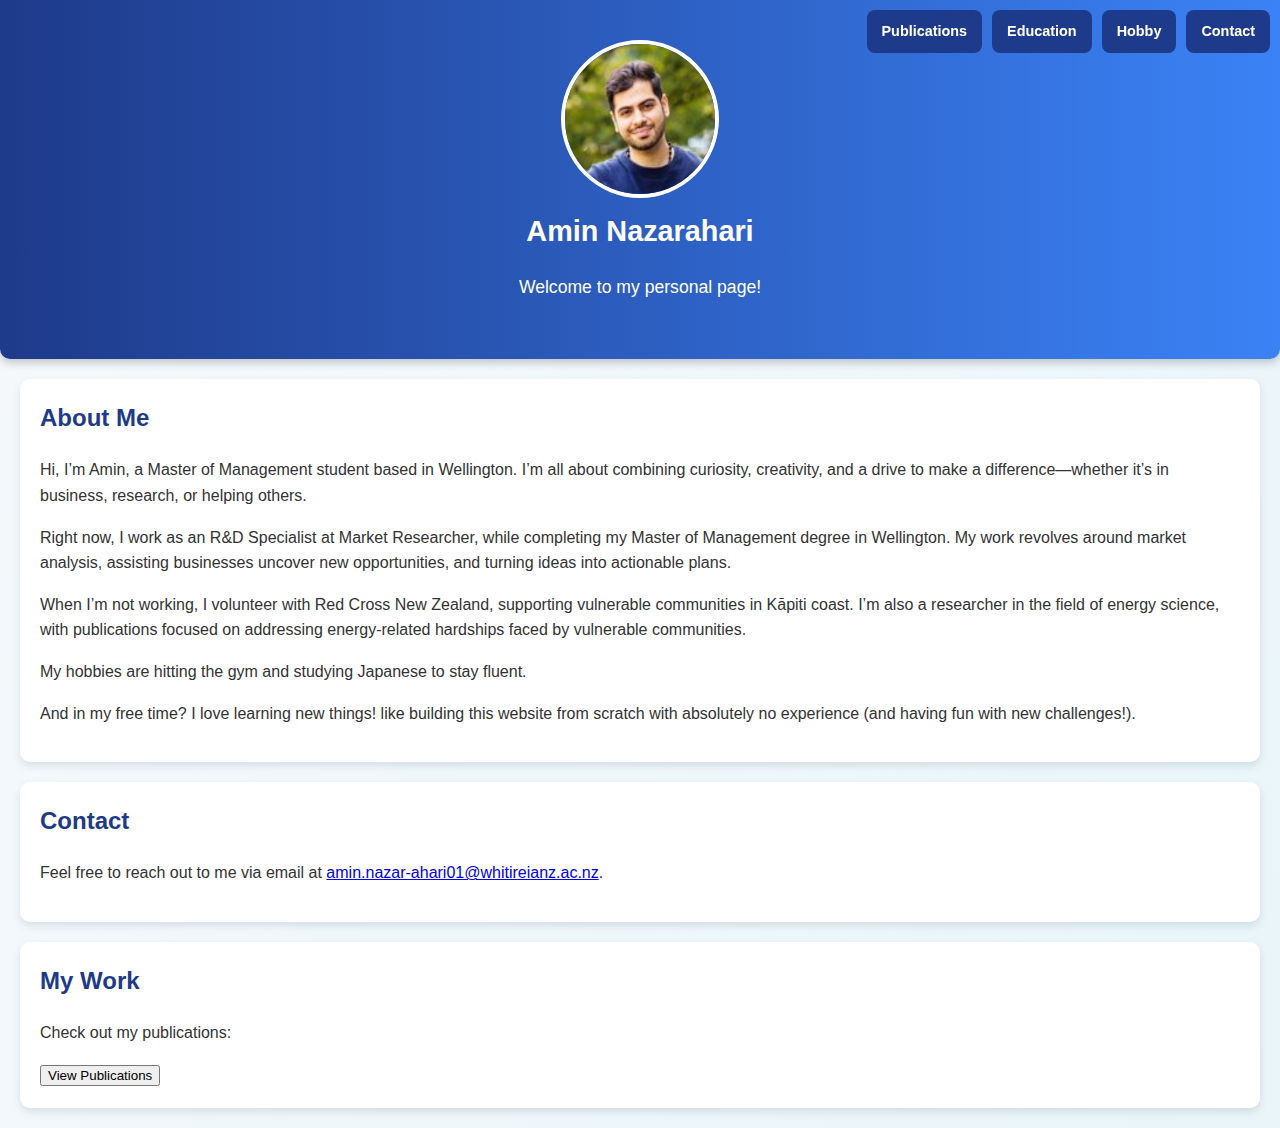
==== index.html @ b65e71f1 "Update index.html" ====
<!DOCTYPE html>
<html lang="en">
<head>
    <meta charset="UTF-8">
    <meta name="viewport" content="width=device-width, initial-scale=1.0">
    <title>Amin's Webpage</title>
    <link rel="stylesheet" href="style.css">
</head>
<body>
    <!-- Top-right navigation buttons -->
    <div class="top-right-buttons">
        <a href="publications.html" class="nav-button">Publications</a>
        <a href="education.html" class="nav-button">Education</a>
        <a href="hobby.html" class="nav-button">Hobby</a>
        <a href="contact.html" class="nav-button">Contact</a>
    </div>

    <header>
        <img src="FacePic.jpeg" alt="My Picture" class="profile-picture">
        <h1>Amin Nazarahari</h1>
        <p>Welcome to my personal page!</p>
    </header>
    
    <section>
        <h2>About Me</h2>
        <p>Hi, I’m Amin, a Master of Management student based in Wellington. 
            I’m all about combining curiosity, creativity, and a drive to make a difference—whether it’s in business, 
            research, or helping others.</p>
        <p>Right now, I work as an R&D Specialist at Market Researcher, while completing my Master of Management degree in Wellington. 
            My work revolves around market analysis, assisting businesses uncover new opportunities, and turning ideas into actionable plans. </p>
        <p>When I’m not working, I volunteer with Red Cross New Zealand, supporting vulnerable communities in Kāpiti coast. 
            I’m also a researcher in the field of energy science, 
            with publications focused on addressing energy-related hardships faced by vulnerable communities. </p>
        <p>My hobbies are hitting the gym and studying Japanese to stay fluent.</p>
        <p>And in my free time? 
            I love learning new things! like building this website from scratch with absolutely no experience (and having fun with new challenges!). </p>
    </section>

    <section>
        <h2>Contact</h2>
        <p>Feel free to reach out to me via email at <a href="mailto:amin.nazar-ahari01@whitireianz.ac.nz">amin.nazar-ahari01@whitireianz.ac.nz</a>.</p>
    </section>
    
    <section>
        <h2>My Work</h2>
        <p>Check out my publications:</p>
        <a href="publications.html">
            <button>View Publications</button>
        </a>
    </section>
</body>
</html>
---- style.css ----
/* General body styles */
body {
    font-family: 'Roboto', Arial, sans-serif;
    margin: 0;
    padding: 0;
    background: linear-gradient(120deg, #f6f9fc, #e9f5f9);
    color: #333;
    line-height: 1.6;
}

/* Header styling */
header {
    background: linear-gradient(90deg, #1E3A8A, #3B82F6);
    color: white;
    text-align: center;
    padding: 40px 20px;
    position: relative;
    box-shadow: 0 4px 8px rgba(0, 0, 0, 0.2);
    border-bottom-left-radius: 10px;
    border-bottom-right-radius: 10px;
}

/* Profile picture styling */
.profile-picture {
    width: 150px;
    height: 150px;
    border-radius: 50%;
    border: 4px solid white;
    margin: 0 auto 10px;
    display: block;
}

/* Title and text styling */
header h1 {
    margin-top: 10px;
    font-size: 1.8rem;
}

header p {
    font-size: 1.1rem;
    margin-top: 5px;
}

/* Section styling (adds boxes around text) */
section {
    background: white;
    border-radius: 10px;
    padding: 20px;
    margin: 20px;
    box-shadow: 0 4px 8px rgba(0, 0, 0, 0.1);
    transition: transform 0.2s ease, box-shadow 0.2s ease; /* Smooth transition */
    cursor: pointer; /* Change cursor to indicate interactivity */
}

/* Milder hover effect (half of the previous effect) */
section:hover {
    transform: scale(1.01); /* Very mild enlarge effect (half the previous effect) */
    box-shadow: 0 4px 10px rgba(0, 0, 0, 0.1); /* Softer shadow effect */
}

/* Section headings */
section h2 {
    margin-top: 0;
    color: #1E3A8A;
}

/* Top-right buttons container */
.top-right-buttons {
    position: fixed; /* Ensures the buttons are fixed in the top-right corner */
    top: 10px;       /* Distance from the top edge */
    right: 10px;     /* Distance from the right edge */
    z-index: 1000;   /* Ensures the buttons appear above other elements */
    display: flex;   /* Keeps buttons aligned horizontally */
    gap: 10px;       /* Adds spacing between buttons */
}

/* Navigation button styles */
.nav-button {
    background-color: #1E3A8A;
    color: white;
    padding: 10px 15px;
    border-radius: 8px;
    text-decoration: none;
    font-weight: bold;
    font-size: 0.9rem;
    transition: background-color 0.3s ease, transform 0.2s ease;
}

.nav-button:hover {
    background-color: #3B82F6;
    transform: scale(1.05);
}

/* Responsive adjustments for smaller screens */
@media (max-width: 768px) {
    .top-right-buttons {
        flex-direction: column; /* Stack buttons vertically on smaller screens */
        gap: 5px;
        top: 10px;
        right: 10px;
    }
    .nav-button {
        font-size: 0.8rem;
        padding: 8px 12px;
    }
}
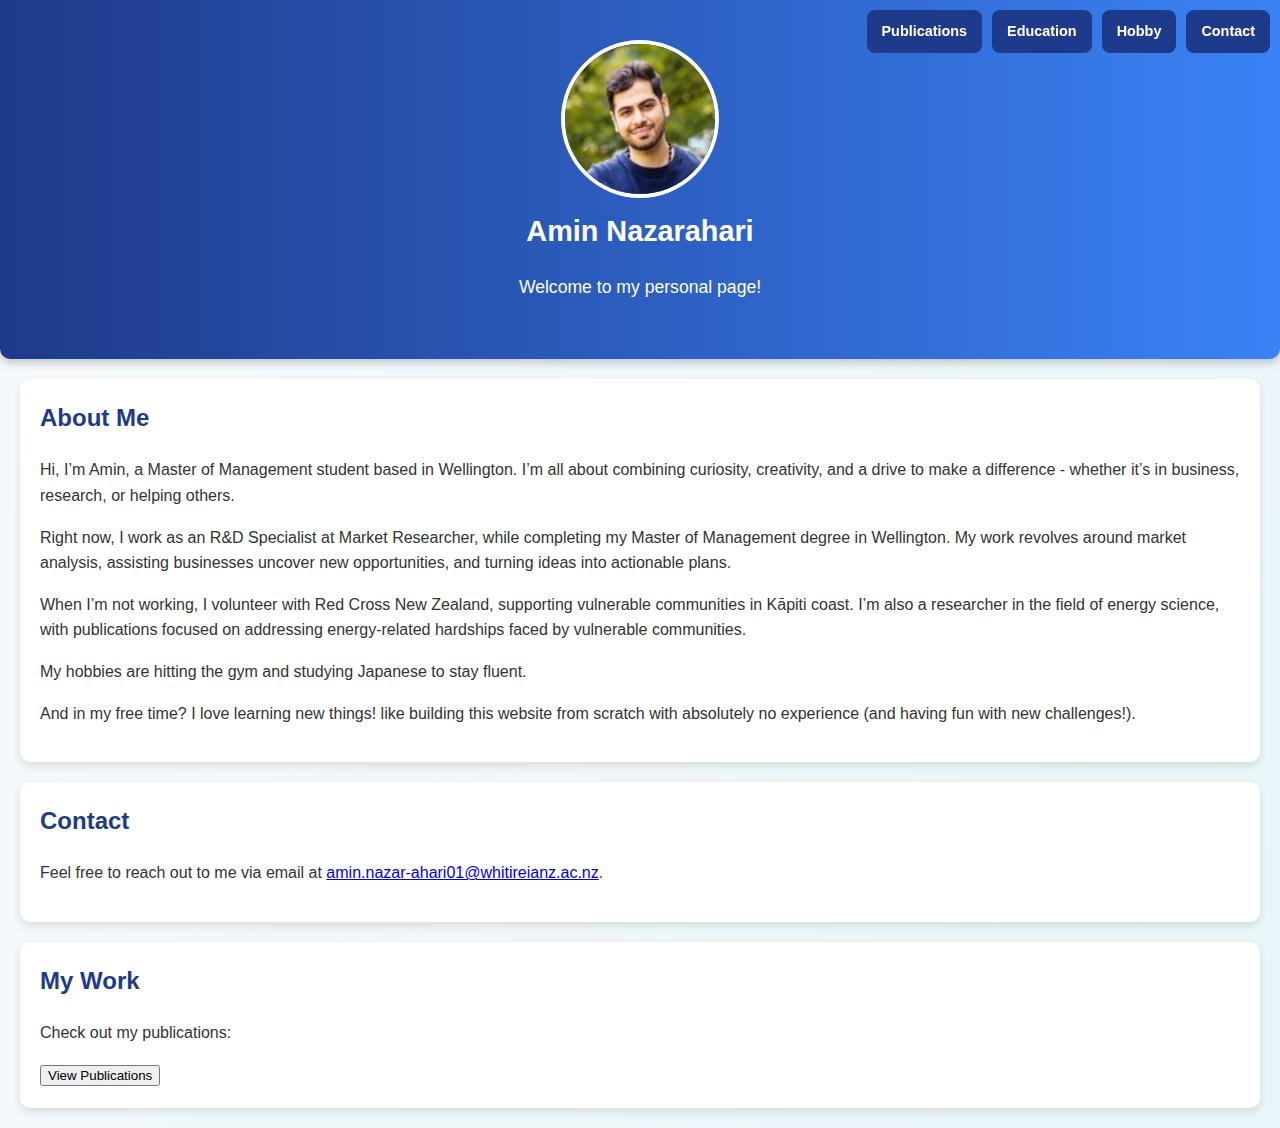
==== commit 8750afb4: "Update index.html" ====
--- a/index.html
+++ b/index.html
@@ -24,7 +24,7 @@
     <section>
         <h2>About Me</h2>
         <p>Hi, I’m Amin, a Master of Management student based in Wellington. 
-            I’m all about combining curiosity, creativity, and a drive to make a difference—whether it’s in business, 
+            I’m all about combining curiosity, creativity, and a drive to make a difference - whether it’s in business, 
             research, or helping others.</p>
         <p>Right now, I work as an R&D Specialist at Market Researcher, while completing my Master of Management degree in Wellington. 
             My work revolves around market analysis, assisting businesses uncover new opportunities, and turning ideas into actionable plans. </p>
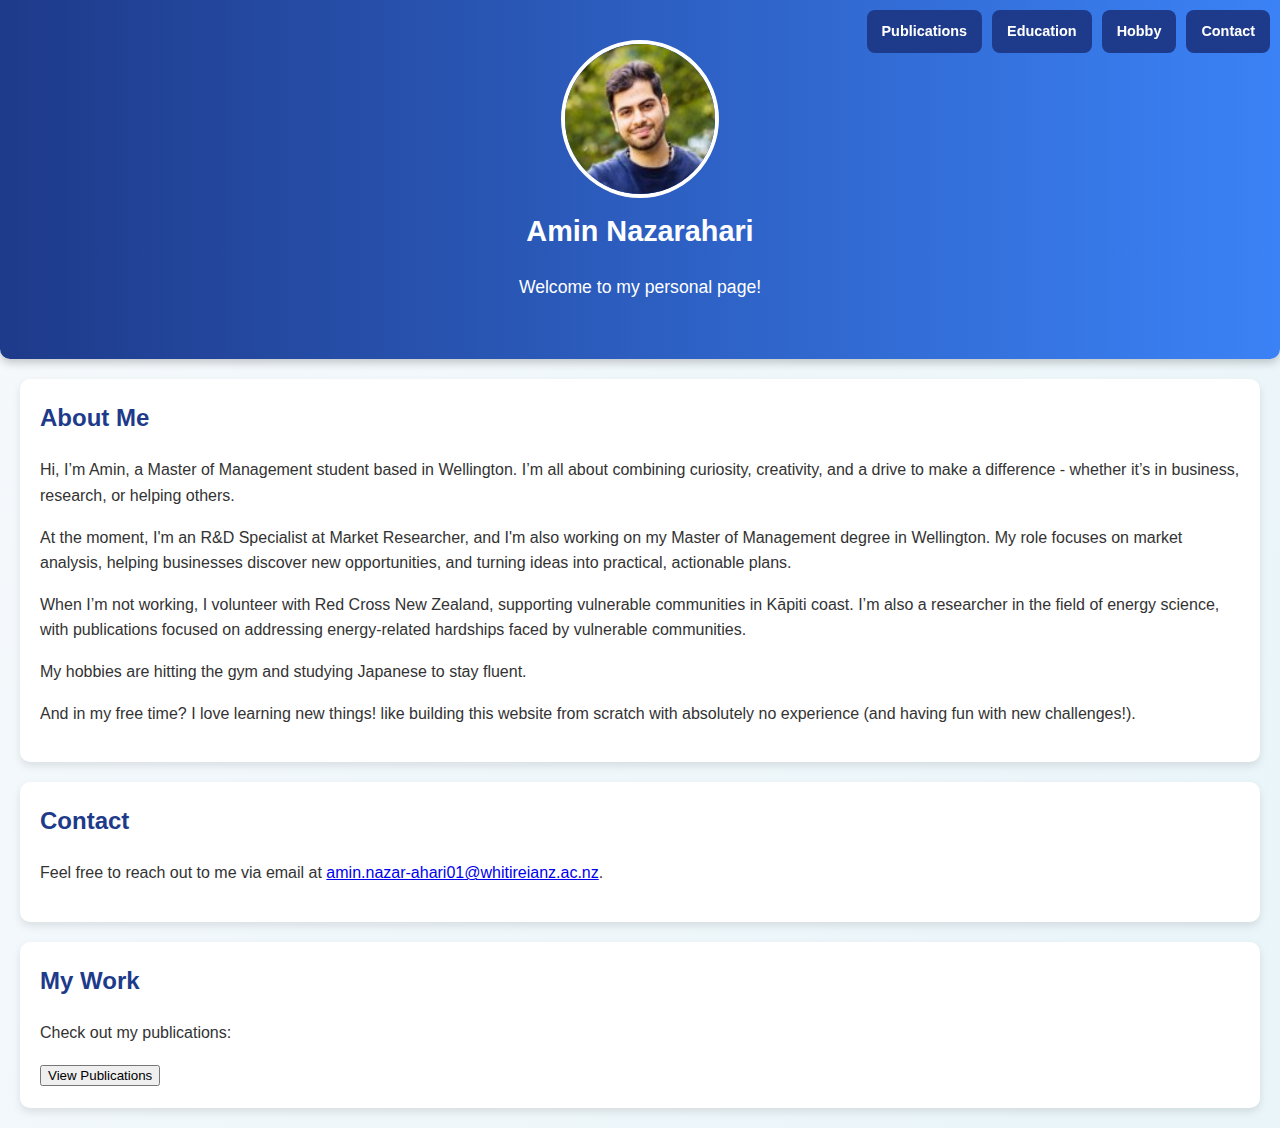
==== commit e93b2b92: "Update index.html" ====
--- a/index.html
+++ b/index.html
@@ -26,8 +26,8 @@
         <p>Hi, I’m Amin, a Master of Management student based in Wellington. 
             I’m all about combining curiosity, creativity, and a drive to make a difference - whether it’s in business, 
             research, or helping others.</p>
-        <p>Right now, I work as an R&D Specialist at Market Researcher, while completing my Master of Management degree in Wellington. 
-            My work revolves around market analysis, assisting businesses uncover new opportunities, and turning ideas into actionable plans. </p>
+        <p>At the moment, I'm an R&D Specialist at Market Researcher, and I'm also working on my Master of Management degree in Wellington. 
+            My role focuses on market analysis, helping businesses discover new opportunities, and turning ideas into practical, actionable plans. </p>
         <p>When I’m not working, I volunteer with Red Cross New Zealand, supporting vulnerable communities in Kāpiti coast. 
             I’m also a researcher in the field of energy science, 
             with publications focused on addressing energy-related hardships faced by vulnerable communities. </p>
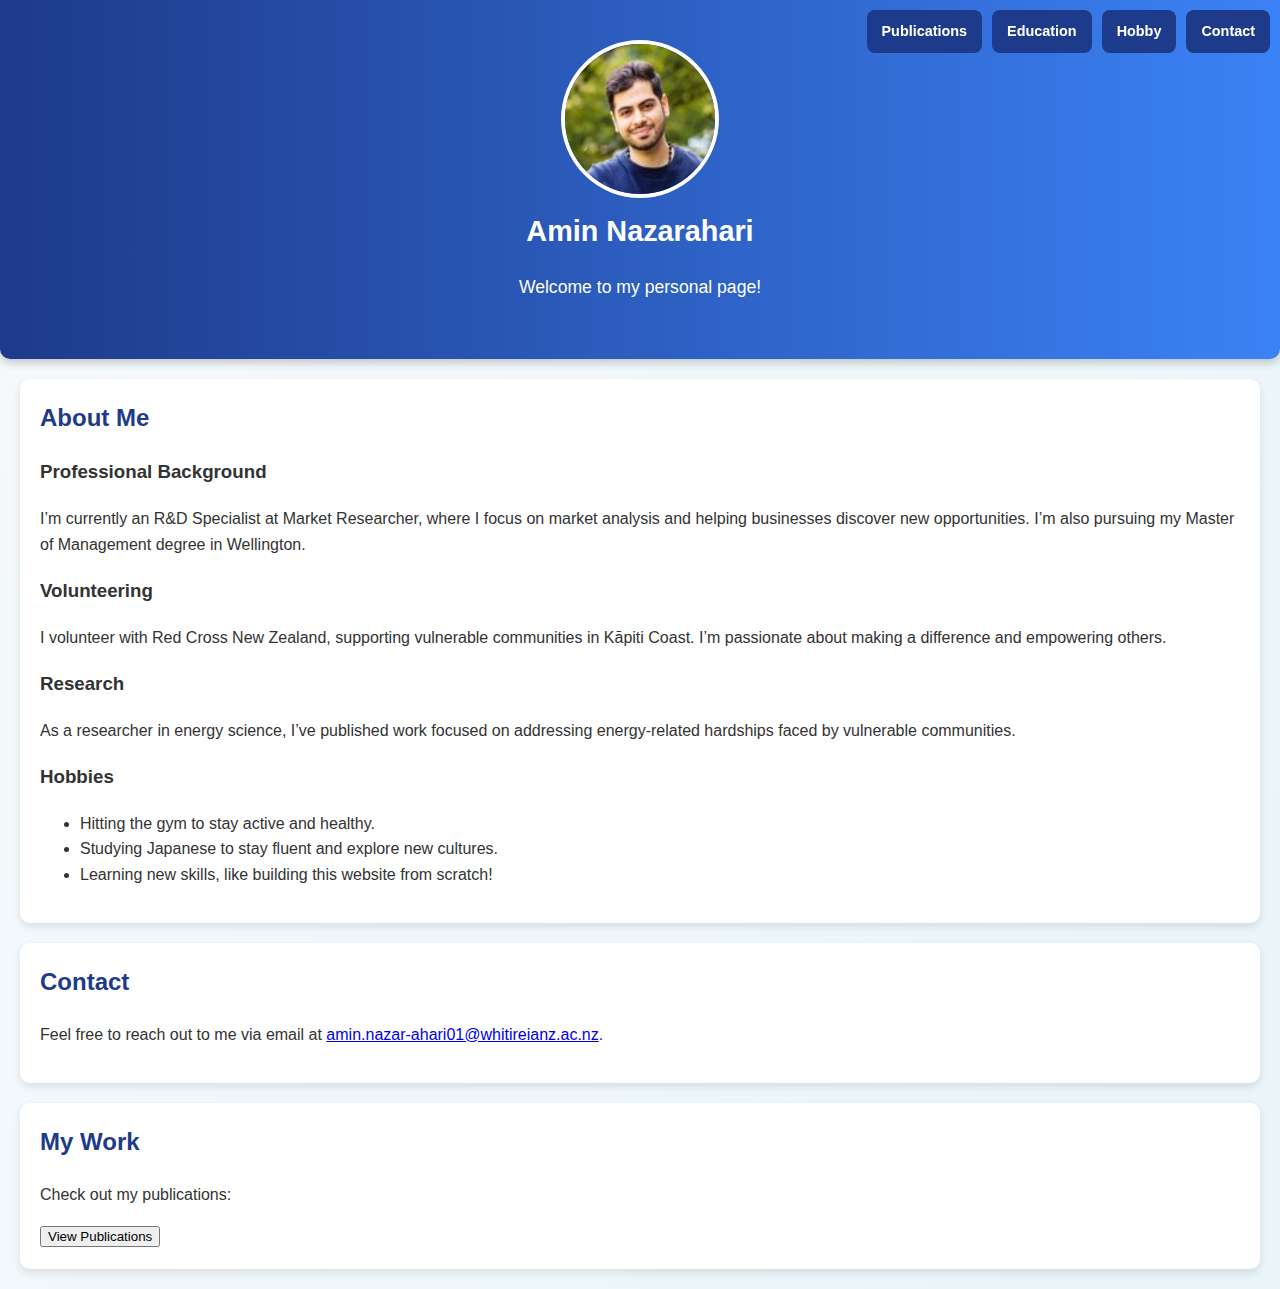
==== commit 5b23893b: "Update index.html" ====
--- a/index.html
+++ b/index.html
@@ -23,17 +23,21 @@
     
     <section>
         <h2>About Me</h2>
-        <p>Hi, I’m Amin, a Master of Management student based in Wellington. 
-            I’m all about combining curiosity, creativity, and a drive to make a difference - whether it’s in business, 
-            research, or helping others.</p>
-        <p>At the moment, I'm an R&D Specialist at Market Researcher, and I'm also working on my Master of Management degree in Wellington. 
-            My role focuses on market analysis, helping businesses discover new opportunities, and turning ideas into practical, actionable plans. </p>
-        <p>When I’m not working, I volunteer with Red Cross New Zealand, supporting vulnerable communities in Kāpiti coast. 
-            I’m also a researcher in the field of energy science, 
-            with publications focused on addressing energy-related hardships faced by vulnerable communities. </p>
-        <p>My hobbies are hitting the gym and studying Japanese to stay fluent.</p>
-        <p>And in my free time? 
-            I love learning new things! like building this website from scratch with absolutely no experience (and having fun with new challenges!). </p>
+        <h3>Professional Background</h3>
+        <p>I’m currently an R&D Specialist at Market Researcher, where I focus on market analysis and helping businesses discover new opportunities. I’m also pursuing my Master of Management degree in Wellington.</p>
+
+        <h3>Volunteering</h3>
+        <p>I volunteer with Red Cross New Zealand, supporting vulnerable communities in Kāpiti Coast. I’m passionate about making a difference and empowering others.</p>
+
+        <h3>Research</h3>
+        <p>As a researcher in energy science, I’ve published work focused on addressing energy-related hardships faced by vulnerable communities.</p>
+
+        <h3>Hobbies</h3>
+        <ul>
+            <li>Hitting the gym to stay active and healthy.</li>
+            <li>Studying Japanese to stay fluent and explore new cultures.</li>
+            <li>Learning new skills, like building this website from scratch!</li>
+        </ul>
     </section>
 
     <section>
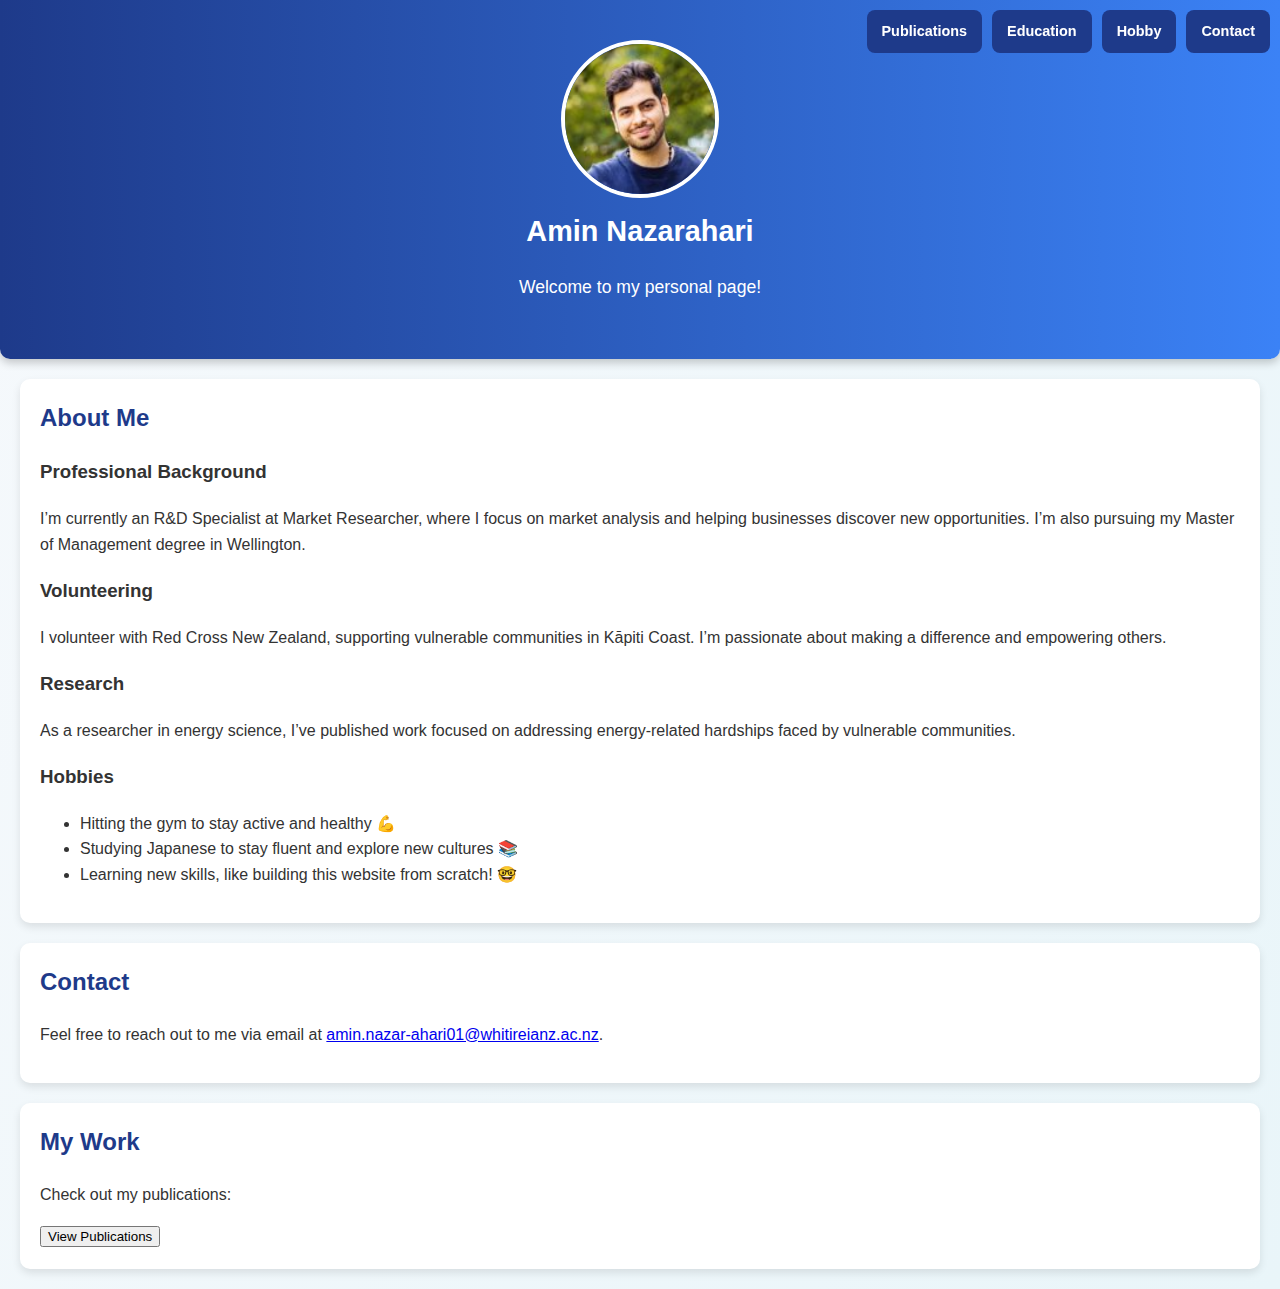
==== commit 90ad584f: "Update index.html" ====
--- a/index.html
+++ b/index.html
@@ -34,9 +34,9 @@
 
         <h3>Hobbies</h3>
         <ul>
-            <li>Hitting the gym to stay active and healthy.</li>
-            <li>Studying Japanese to stay fluent and explore new cultures.</li>
-            <li>Learning new skills, like building this website from scratch!</li>
+            <li>Hitting the gym to stay active and healthy 💪</li>
+            <li>Studying Japanese to stay fluent and explore new cultures 📚</li>
+            <li>Learning new skills, like building this website from scratch! 🤓</li>
         </ul>
     </section>
 
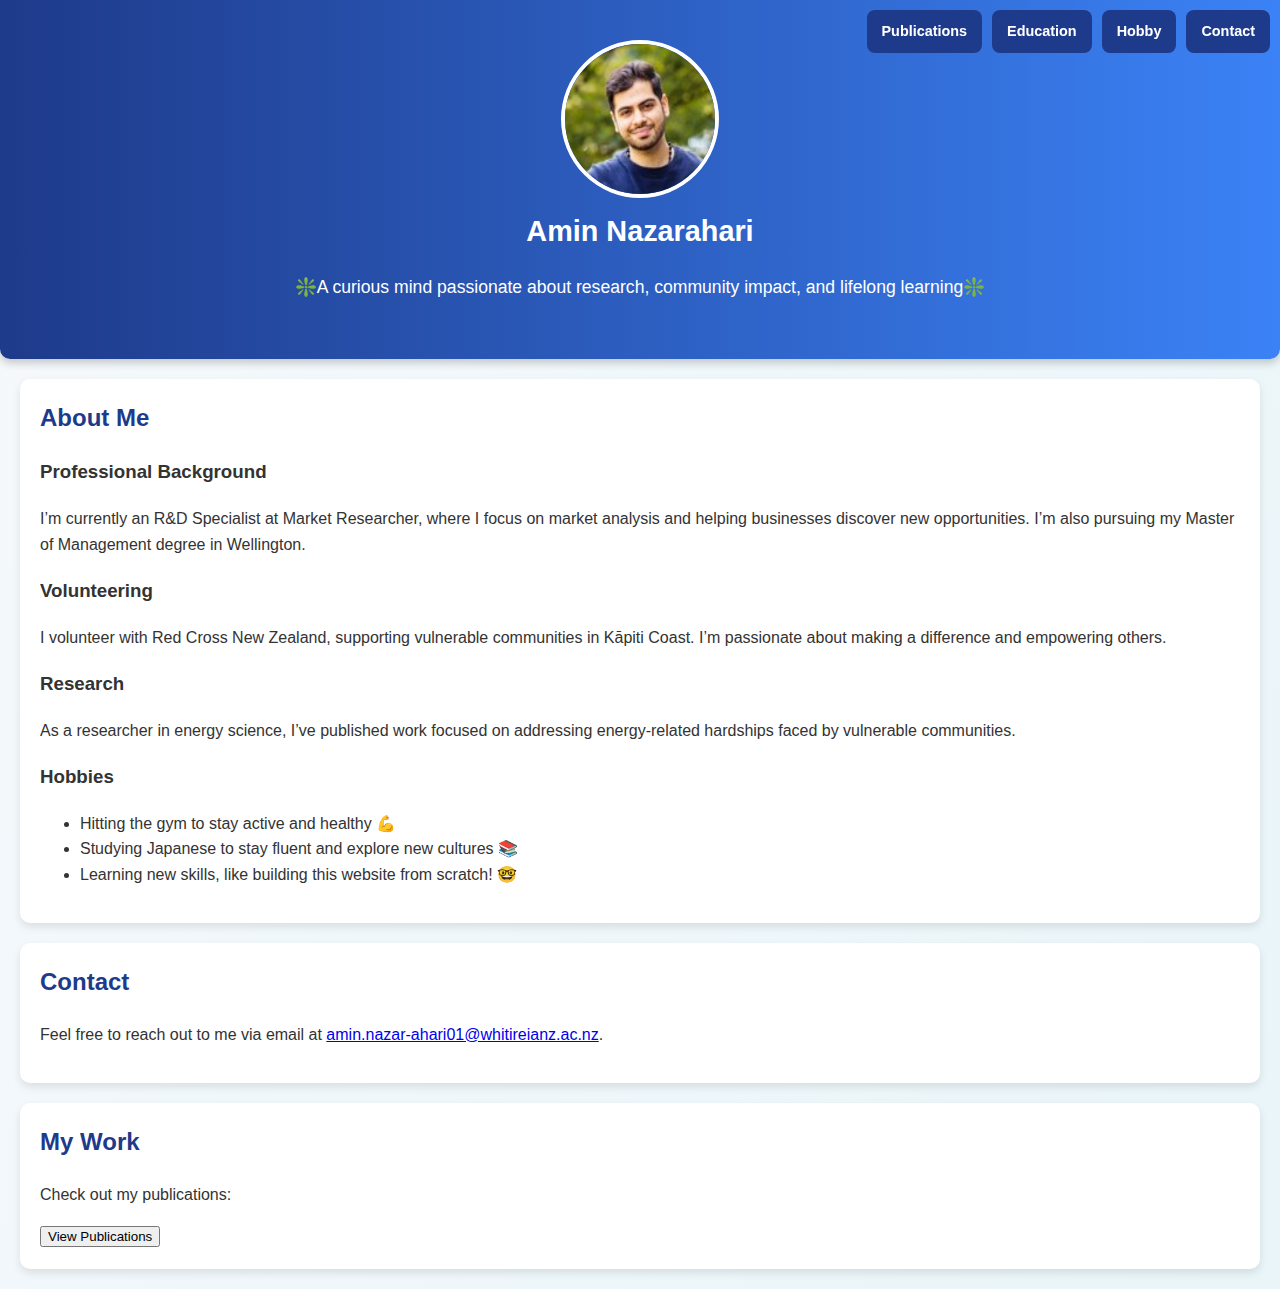
==== commit 5a48a911: "Update index.html" ====
--- a/index.html
+++ b/index.html
@@ -18,7 +18,7 @@
     <header>
         <img src="FacePic.jpeg" alt="My Picture" class="profile-picture">
         <h1>Amin Nazarahari</h1>
-        <p>Welcome to my personal page!</p>
+        <p>❇️A curious mind passionate about research, community impact, and lifelong learning❇️</p>
     </header>
     
     <section>
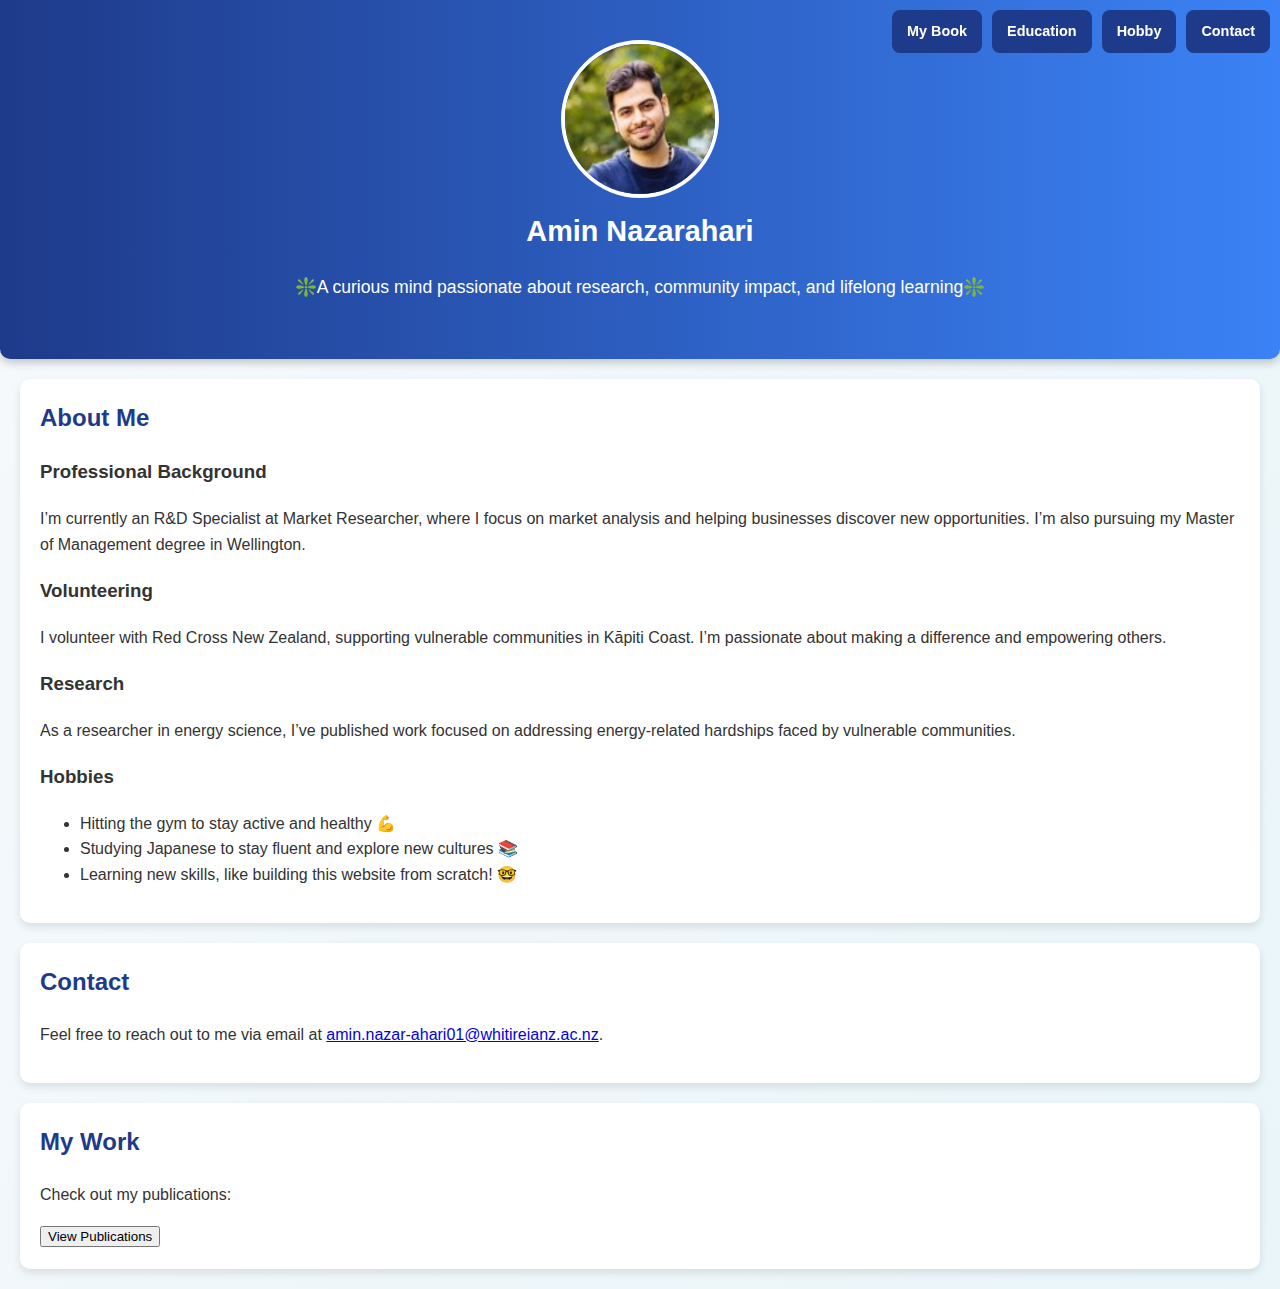
==== commit 5dc7cdf5: "Update index.html" ====
--- a/index.html
+++ b/index.html
@@ -9,7 +9,7 @@
 <body>
     <!-- Top-right navigation buttons -->
     <div class="top-right-buttons">
-        <a href="publications.html" class="nav-button">Publications</a>
+        <a href="mybook.html" class="nav-button">My Book</a>
         <a href="education.html" class="nav-button">Education</a>
         <a href="hobby.html" class="nav-button">Hobby</a>
         <a href="contact.html" class="nav-button">Contact</a>
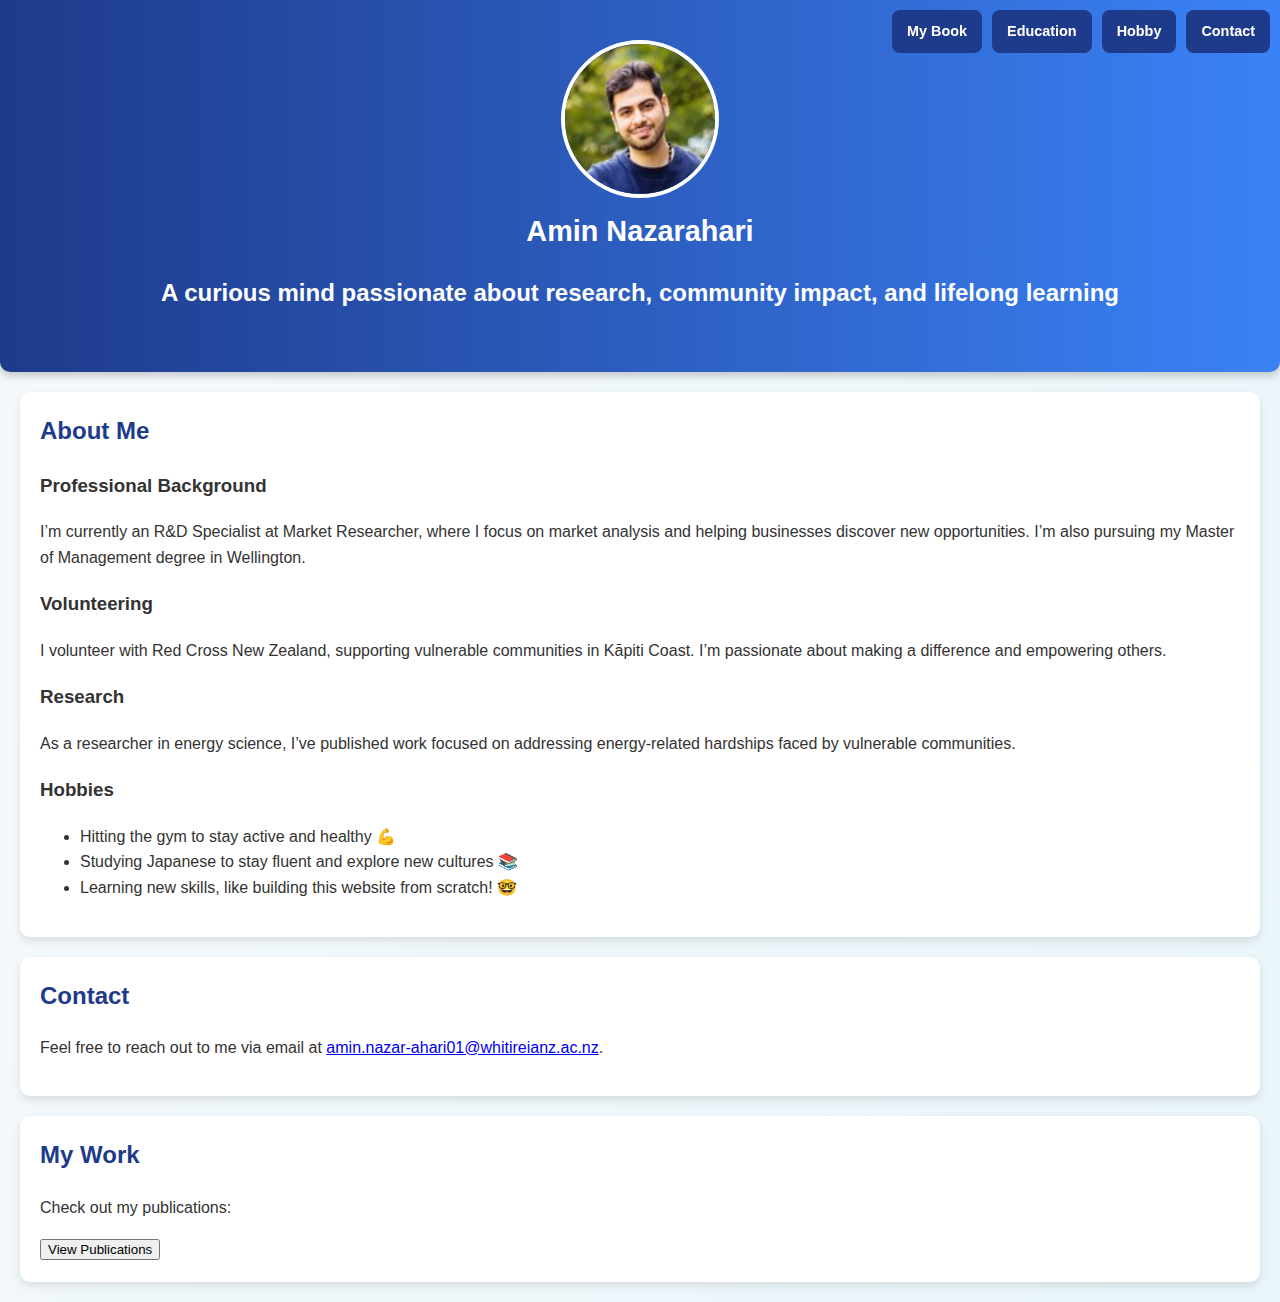
==== commit 74c4c007: "Update index.html" ====
--- a/index.html
+++ b/index.html
@@ -18,7 +18,7 @@
     <header>
         <img src="FacePic.jpeg" alt="My Picture" class="profile-picture">
         <h1>Amin Nazarahari</h1>
-        <p>❇️A curious mind passionate about research, community impact, and lifelong learning❇️</p>
+        <h2>A curious mind passionate about research, community impact, and lifelong learning</h2>
     </header>
     
     <section>
